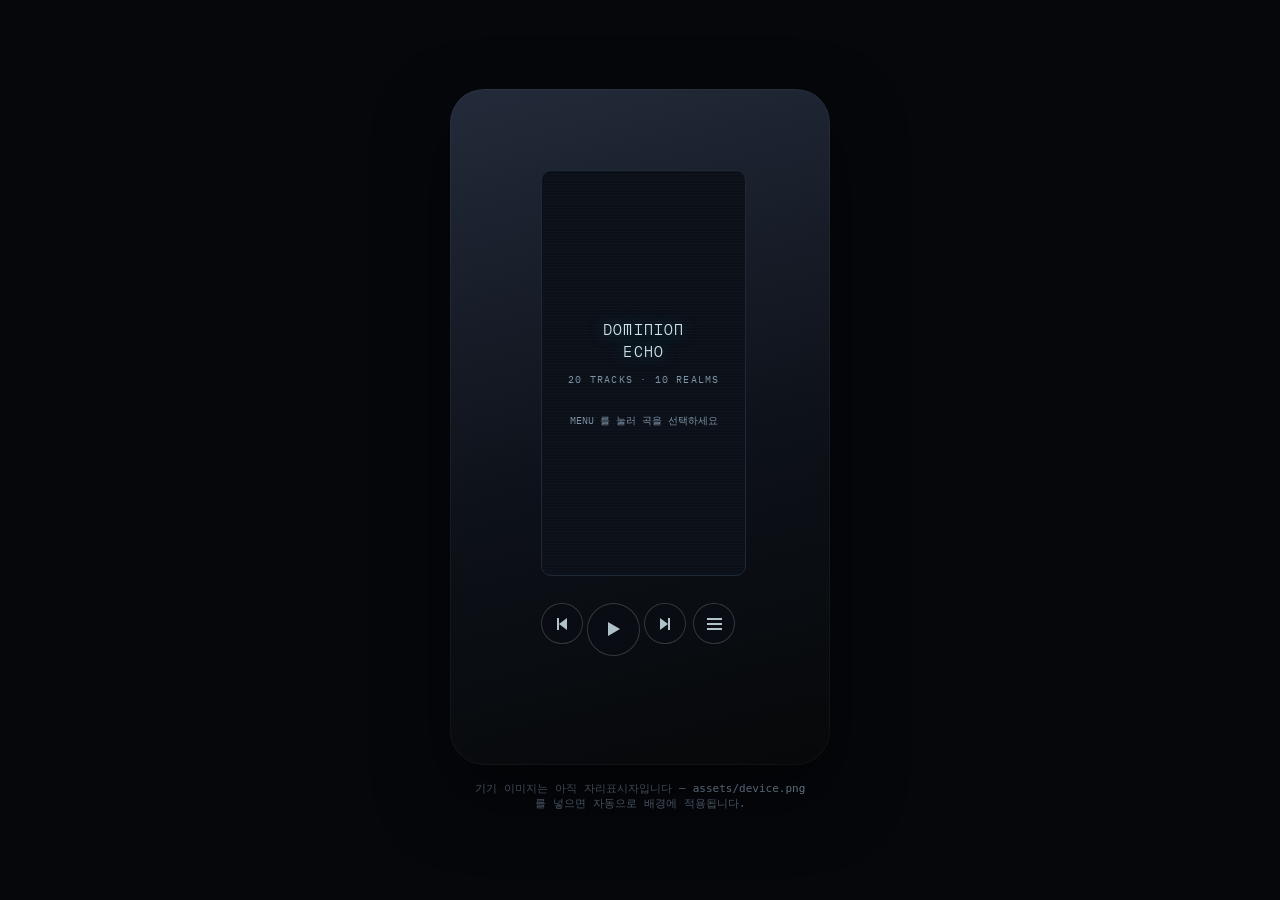
==== echo/index.html @ 69e679cb "Add Dominion Echo BGM player prototype Standalone player under echo/ that lets you browse and play t" ====
<!DOCTYPE html>
<html lang="ko">
<head>
<meta charset="UTF-8">
<meta name="viewport" content="width=device-width, initial-scale=1">
<title>Dominion Echo</title>
<link rel="preconnect" href="https://fonts.googleapis.com">
<link rel="preconnect" href="https://fonts.gstatic.com" crossorigin>
<link href="https://fonts.googleapis.com/css2?family=Orbit&family=Noto+Sans+KR:wght@400;500;700&family=IBM+Plex+Mono:wght@400;500;600&display=swap" rel="stylesheet">
<link rel="stylesheet" href="player.css">
</head>
<body>
  <main class="page">
    <div class="device" id="device">
      <div class="screen" id="screen" data-state="standby">

        <div class="view view-standby" id="viewStandby">
          <div class="crest">DOMINION<br>ECHO</div>
          <div class="standby-sub">20 TRACKS &middot; 10 REALMS</div>
          <div class="standby-hint">MENU 를 눌러 곡을 선택하세요</div>
        </div>

        <div class="view view-playing" id="viewPlaying" hidden>
          <div class="art" id="art"></div>
          <div class="np-body">
            <div class="np-head">
              <span class="np-index" id="npIndex">01 &middot; VILLAGE</span>
              <span class="np-badge" id="npBadge">I</span>
            </div>
            <div class="np-title" id="npTitle">&mdash;</div>
            <div class="eq" id="eq" aria-hidden="true">
              <span></span><span></span><span></span><span></span><span></span><span></span><span></span>
            </div>
            <div class="progress">
              <div class="progress-track"><div class="progress-fill" id="progressFill"></div></div>
              <div class="progress-time">
                <span id="timeCur">0:00</span>
                <span id="timeDur">0:00</span>
              </div>
            </div>
          </div>
        </div>

        <div class="view view-library" id="viewLibrary" hidden>
          <div class="lib-head">LIBRARY</div>
          <div class="lib-list" id="libList"></div>
        </div>

      </div>

      <button class="ctrl ctrl-prev" id="btnPrev" type="button" aria-label="이전 곡"><span class="icon-skip icon-skip-back"></span></button>
      <button class="ctrl ctrl-play" id="btnPlay" type="button" aria-label="재생 또는 일시정지"><span class="icon-play"></span></button>
      <button class="ctrl ctrl-next" id="btnNext" type="button" aria-label="다음 곡"><span class="icon-skip icon-skip-fwd"></span></button>
      <button class="ctrl ctrl-menu" id="btnMenu" type="button" aria-label="라이브러리 열기"><span class="icon-menu"></span></button>
    </div>

    <p class="hint-outside">
      기기 이미지는 아직 자리표시자입니다 &mdash; <code>assets/device.png</code>를 넣으면 자동으로 배경에 적용됩니다.
    </p>
  </main>

  <audio id="audio" preload="none"></audio>

  <script src="tracks.js"></script>
  <script src="player.js"></script>
</body>
</html>
---- echo/player.css ----
:root{
  --page-bg: #05070b;
  --screen-bg: #0b0f17;
  --screen-line: #1e2938;
  --ink: #cfe3ea;
  --ink-dim: #7c93a6;
  --accent: #3fc4d6;

  /*
   * echo/assets/device.png (정면 샷) 기준으로 눈대중 보정한 좌표.
   * 실제 파일을 넣고 나면 픽셀 단위로 다시 미세조정할 것.
   * 값은 .device 박스(9:16, 이미지 전체 캔버스 기준) 퍼센트.
   */
  --screen-top: 12%;
  --screen-left: 24%;
  --screen-right: 22%;
  --screen-bottom: 28%;
  --btn-row-top: 76%;
}

*{ box-sizing: border-box; }

body{
  margin: 0;
  min-height: 100vh;
  display: flex;
  align-items: center;
  justify-content: center;
  background: var(--page-bg);
  font-family: "Noto Sans KR", -apple-system, sans-serif;
  padding: 32px 16px;
}

.page{
  display: flex;
  flex-direction: column;
  align-items: center;
  gap: 16px;
}

.device{
  position: relative;
  width: min(88vw, 380px);
  aspect-ratio: 9 / 16;
  border-radius: 34px;
  background-image: url("assets/device.png"), linear-gradient(165deg, #232b3a 0%, #0d1119 55%, #060809 100%);
  background-size: cover;
  background-position: center;
  box-shadow: 0 30px 70px rgba(0,0,0,0.55), 0 0 0 1px rgba(255,255,255,0.04) inset;
}

/* ---- screen ---- */
.screen{
  position: absolute;
  top: var(--screen-top);
  left: var(--screen-left);
  right: var(--screen-right);
  bottom: var(--screen-bottom);
  border-radius: 10px;
  background: var(--screen-bg);
  border: 1px solid var(--screen-line);
  overflow: hidden;
  color: var(--ink);
  font-family: "IBM Plex Mono", monospace;
  --accent: #3fc4d6;
}
.screen::after{
  content: "";
  position: absolute;
  inset: 0;
  pointer-events: none;
  background: repeating-linear-gradient(
    to bottom,
    rgba(255,255,255,0.02) 0px,
    rgba(255,255,255,0.02) 1px,
    transparent 1px,
    transparent 3px
  );
}

.view{
  position: absolute;
  inset: 0;
  display: flex;
  flex-direction: column;
}
.view[hidden]{ display: none; }

/* ---- standby ---- */
.view-standby{
  align-items: center;
  justify-content: center;
  text-align: center;
  gap: 10px;
  padding: 12px;
}
.crest{
  font-family: "Orbit", sans-serif;
  font-size: 15px;
  letter-spacing: 0.08em;
  color: var(--ink);
  line-height: 1.5;
  text-shadow: 0 0 18px rgba(79, 216, 232, 0.45);
}
.standby-sub{
  font-size: 10px;
  letter-spacing: 0.12em;
  color: var(--ink-dim);
}
.standby-hint{
  font-size: 9.5px;
  color: var(--ink-dim);
  margin-top: 18px;
}

/* ---- now playing ---- */
.view-playing{ }
.art{
  flex: 1 1 auto;
  min-height: 0;
  background-image: radial-gradient(circle at 50% 38%, color-mix(in srgb, var(--accent) 42%, transparent), transparent 68%);
  background-size: cover;
  background-position: center;
  position: relative;
}
.art::after{
  content: "";
  position: absolute;
  inset: 0;
  background: linear-gradient(to bottom, transparent 55%, var(--screen-bg) 100%);
}
.np-body{
  flex: 0 0 auto;
  padding: 10px 12px 12px;
  display: flex;
  flex-direction: column;
  gap: 6px;
}
.np-head{
  display: flex;
  justify-content: space-between;
  align-items: center;
  font-size: 10px;
  letter-spacing: 0.08em;
  color: var(--accent);
}
.np-badge{
  border: 1px solid currentColor;
  border-radius: 4px;
  padding: 1px 6px;
  font-size: 9.5px;
}
.np-title{
  font-family: "Noto Sans KR", sans-serif;
  font-size: 15px;
  font-weight: 700;
  color: var(--ink);
  text-shadow: 0 0 14px color-mix(in srgb, var(--accent) 55%, transparent);
}
.eq{
  display: flex;
  align-items: flex-end;
  gap: 3px;
  height: 16px;
  margin: 2px 0;
}
.eq span{
  flex: 1;
  height: 100%;
  background: var(--accent);
  border-radius: 1px;
  transform: scaleY(0.12);
  transform-origin: bottom;
  transition: transform 90ms linear;
}
.progress-track{
  height: 3px;
  border-radius: 2px;
  background: var(--screen-line);
  overflow: hidden;
}
.progress-fill{
  height: 100%;
  width: 0%;
  background: var(--accent);
}
.progress-time{
  display: flex;
  justify-content: space-between;
  font-size: 9.5px;
  color: var(--ink-dim);
  margin-top: 4px;
  font-variant-numeric: tabular-nums;
}

/* ---- library ---- */
.view-library{
  padding: 12px;
  overflow-y: auto;
}
.lib-head{
  font-family: "Orbit", sans-serif;
  font-size: 10.5px;
  letter-spacing: 0.14em;
  color: var(--ink-dim);
  margin-bottom: 8px;
}
.lib-group{
  margin-bottom: 10px;
  --accent: #3fc4d6;
}
.lib-theme{
  font-size: 10px;
  letter-spacing: 0.06em;
  color: var(--accent);
  margin-bottom: 4px;
}
.lib-tracks{
  display: grid;
  grid-template-columns: 1fr 1fr;
  gap: 6px;
}
.lib-track{
  display: flex;
  align-items: center;
  gap: 6px;
  background: var(--surface, #121722);
  border: 1px solid var(--screen-line);
  border-radius: 6px;
  padding: 6px 8px;
  color: var(--ink);
  font-family: "Noto Sans KR", sans-serif;
  font-size: 11px;
  text-align: left;
  cursor: pointer;
}
.lib-track:hover{ border-color: var(--accent); }
.lib-track.active{
  border-color: var(--accent);
  box-shadow: 0 0 0 1px var(--accent) inset;
}
.lib-roman{
  font-family: "IBM Plex Mono", monospace;
  font-size: 9.5px;
  color: var(--accent);
  border: 1px solid currentColor;
  border-radius: 3px;
  padding: 0 4px;
  flex: 0 0 auto;
}
.lib-title{
  overflow: hidden;
  text-overflow: ellipsis;
  white-space: nowrap;
}

/* ---- controls ---- */
.ctrl{
  position: absolute;
  top: var(--btn-row-top);
  width: 13%;
  aspect-ratio: 1;
  border-radius: 50%;
  border: 1px solid rgba(255,255,255,0.18);
  background: rgba(10,14,20,0.55);
  color: rgba(207,227,234,0.85);
  display: flex;
  align-items: center;
  justify-content: center;
  cursor: pointer;
  backdrop-filter: blur(2px);
}
.ctrl:hover{ border-color: rgba(79,216,232,0.6); color: #fff; }
.ctrl:active{ transform: scale(0.94); }

.ctrl-prev{ left: 24%; width: 11%; }
.ctrl-play{ left: 36%; width: 14%; }
.ctrl-next{ left: 51%; width: 11%; }
.ctrl-menu{ left: 64%; width: 11%; }

.icon-skip{ position: relative; width: 10px; height: 12px; }
.icon-skip::before{
  content: "";
  position: absolute;
  top: 0; bottom: 0; margin: auto;
  width: 0; height: 0;
  border-top: 6px solid transparent;
  border-bottom: 6px solid transparent;
}
.icon-skip-fwd::before{ left: 0; border-left: 8px solid currentColor; }
.icon-skip-fwd::after{ content:""; position:absolute; right:0; top:0; bottom:0; width:2px; background:currentColor; }
.icon-skip-back::before{ right: 0; border-right: 8px solid currentColor; }
.icon-skip-back::after{ content:""; position:absolute; left:0; top:0; bottom:0; width:2px; background:currentColor; }

.icon-play{
  width: 0; height: 0;
  border-top: 7px solid transparent;
  border-bottom: 7px solid transparent;
  border-left: 12px solid currentColor;
  margin-left: 2px;
}
.ctrl-play.is-playing .icon-play{
  width: 10px; height: 14px;
  border: none;
  margin-left: 0;
  background:
    linear-gradient(to right, currentColor 0 3px, transparent 3px 7px, currentColor 7px 10px);
}

.icon-menu{
  width: 15px; height: 2px;
  background: currentColor;
  box-shadow: 0 -5px currentColor, 0 5px currentColor;
}

.hint-outside{
  font-family: "IBM Plex Mono", monospace;
  font-size: 11px;
  color: #5b6b7d;
  max-width: 340px;
  text-align: center;
  margin: 0;
}
.hint-outside code{ color: #7c93a6; }
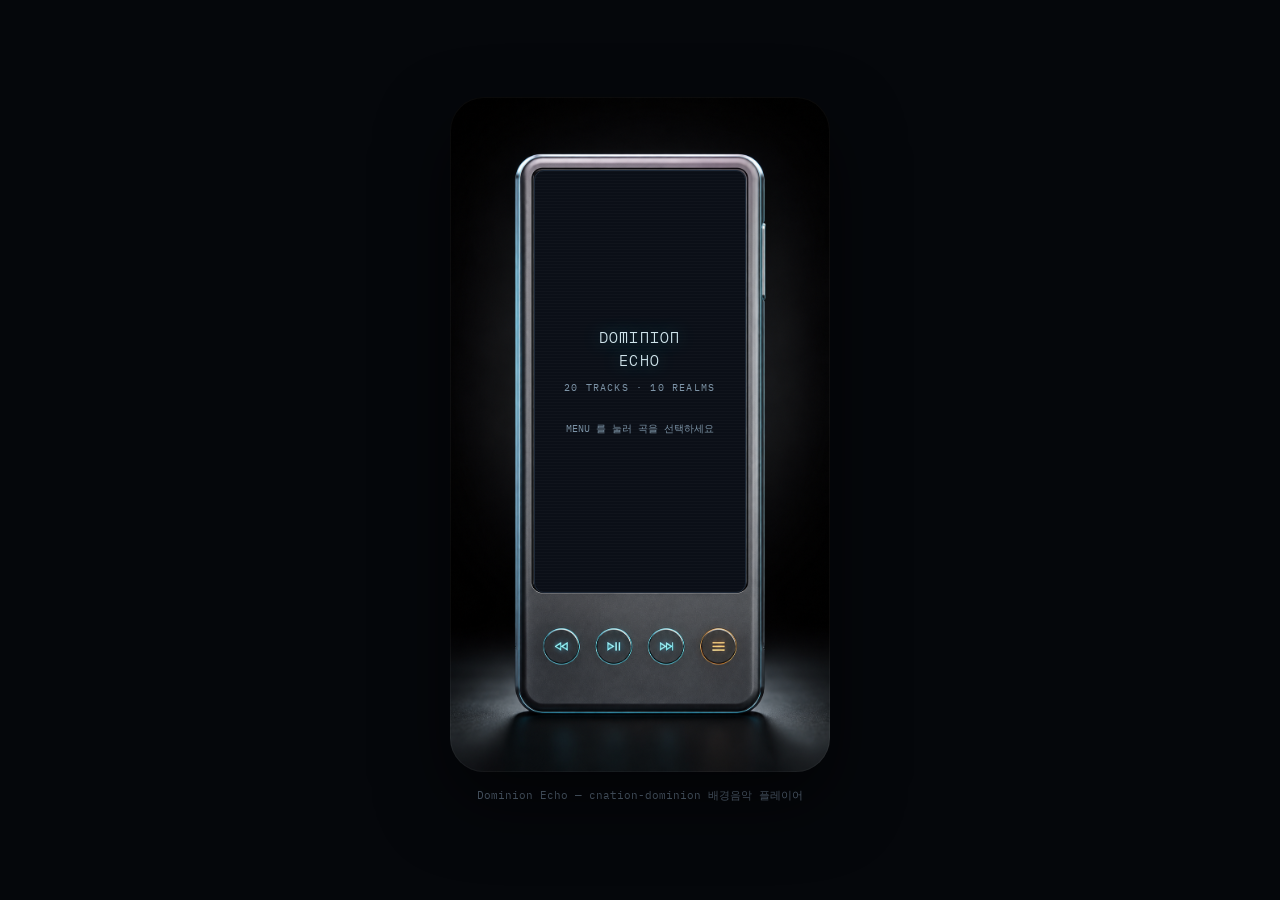
==== commit 549b8fab: "Add final device shell and theme art, calibrate screen/button overlay Convert the 10 theme source PN" ====
--- a/echo/index.html
+++ b/echo/index.html
@@ -54,9 +54,7 @@
       <button class="ctrl ctrl-menu" id="btnMenu" type="button" aria-label="라이브러리 열기"><span class="icon-menu"></span></button>
     </div>
 
-    <p class="hint-outside">
-      기기 이미지는 아직 자리표시자입니다 &mdash; <code>assets/device.png</code>를 넣으면 자동으로 배경에 적용됩니다.
-    </p>
+    <p class="hint-outside">Dominion Echo &mdash; cnation-dominion 배경음악 플레이어</p>
   </main>
 
   <audio id="audio" preload="none"></audio>
--- a/echo/player.css
+++ b/echo/player.css
@@ -7,15 +7,15 @@
   --accent: #3fc4d6;
 
   /*
-   * echo/assets/device.png (정면 샷) 기준으로 눈대중 보정한 좌표.
-   * 실제 파일을 넣고 나면 픽셀 단위로 다시 미세조정할 것.
+   * echo/assets/device.png 픽셀 분석으로 측정한 실측값
+   * (화면 경계: 색상 임계값 스캔, 버튼: 격자 오버레이 눈금 판독).
    * 값은 .device 박스(9:16, 이미지 전체 캔버스 기준) 퍼센트.
    */
-  --screen-top: 12%;
-  --screen-left: 24%;
-  --screen-right: 22%;
-  --screen-bottom: 28%;
-  --btn-row-top: 76%;
+  --screen-top: 10.8%;
+  --screen-left: 22%;
+  --screen-right: 22.2%;
+  --screen-bottom: 26.6%;
+  --btn-row-top: 78.8%;
 }
 
 *{ box-sizing: border-box; }
@@ -222,15 +222,15 @@
 }
 .lib-track{
   display: flex;
-  align-items: center;
-  gap: 6px;
+  align-items: flex-start;
+  gap: 5px;
   background: var(--surface, #121722);
   border: 1px solid var(--screen-line);
   border-radius: 6px;
-  padding: 6px 8px;
+  padding: 6px 7px;
   color: var(--ink);
   font-family: "Noto Sans KR", sans-serif;
-  font-size: 11px;
+  font-size: 10px;
   text-align: left;
   cursor: pointer;
 }
@@ -249,34 +249,43 @@
   flex: 0 0 auto;
 }
 .lib-title{
-  overflow: hidden;
-  text-overflow: ellipsis;
-  white-space: nowrap;
+  line-height: 1.25;
 }
 
 /* ---- controls ---- */
+/*
+ * 실제 device.png 사진에 이전/다음/메뉴 아이콘이 이미 그려져 있으므로,
+ * 여기서는 클릭 가능한 투명 히트박스만 겹친다 (호버 시에만 은은한 링 표시).
+ * 재생/일시정지만 상태에 따라 바뀌어야 해서 아이콘을 실제로 그린다.
+ */
 .ctrl{
   position: absolute;
   top: var(--btn-row-top);
   width: 13%;
   aspect-ratio: 1;
   border-radius: 50%;
-  border: 1px solid rgba(255,255,255,0.18);
-  background: rgba(10,14,20,0.55);
+  border: 1px solid transparent;
+  background: transparent;
   color: rgba(207,227,234,0.85);
   display: flex;
   align-items: center;
   justify-content: center;
   cursor: pointer;
-  backdrop-filter: blur(2px);
-}
-.ctrl:hover{ border-color: rgba(79,216,232,0.6); color: #fff; }
+}
+.ctrl:hover{ border-color: rgba(79,216,232,0.45); }
 .ctrl:active{ transform: scale(0.94); }
 
-.ctrl-prev{ left: 24%; width: 11%; }
-.ctrl-play{ left: 36%; width: 14%; }
-.ctrl-next{ left: 51%; width: 11%; }
-.ctrl-menu{ left: 64%; width: 11%; }
+/* 4개 버튼 전부 사진에 아이콘이 이미 그려져 있어 투명 히트박스로만 쓴다.
+   재생 상태는 화면 안 이퀄라이저/진행바로 표시된다. */
+.ctrl-prev .icon-skip,
+.ctrl-next .icon-skip,
+.ctrl-menu .icon-menu,
+.ctrl-play .icon-play{ display: none; }
+
+.ctrl-prev{ left: 23.5%; width: 11%; }
+.ctrl-play{ left: 36.25%; width: 12.5%; }
+.ctrl-next{ left: 49.5%; width: 11%; }
+.ctrl-menu{ left: 63.5%; width: 11%; }
 
 .icon-skip{ position: relative; width: 10px; height: 12px; }
 .icon-skip::before{
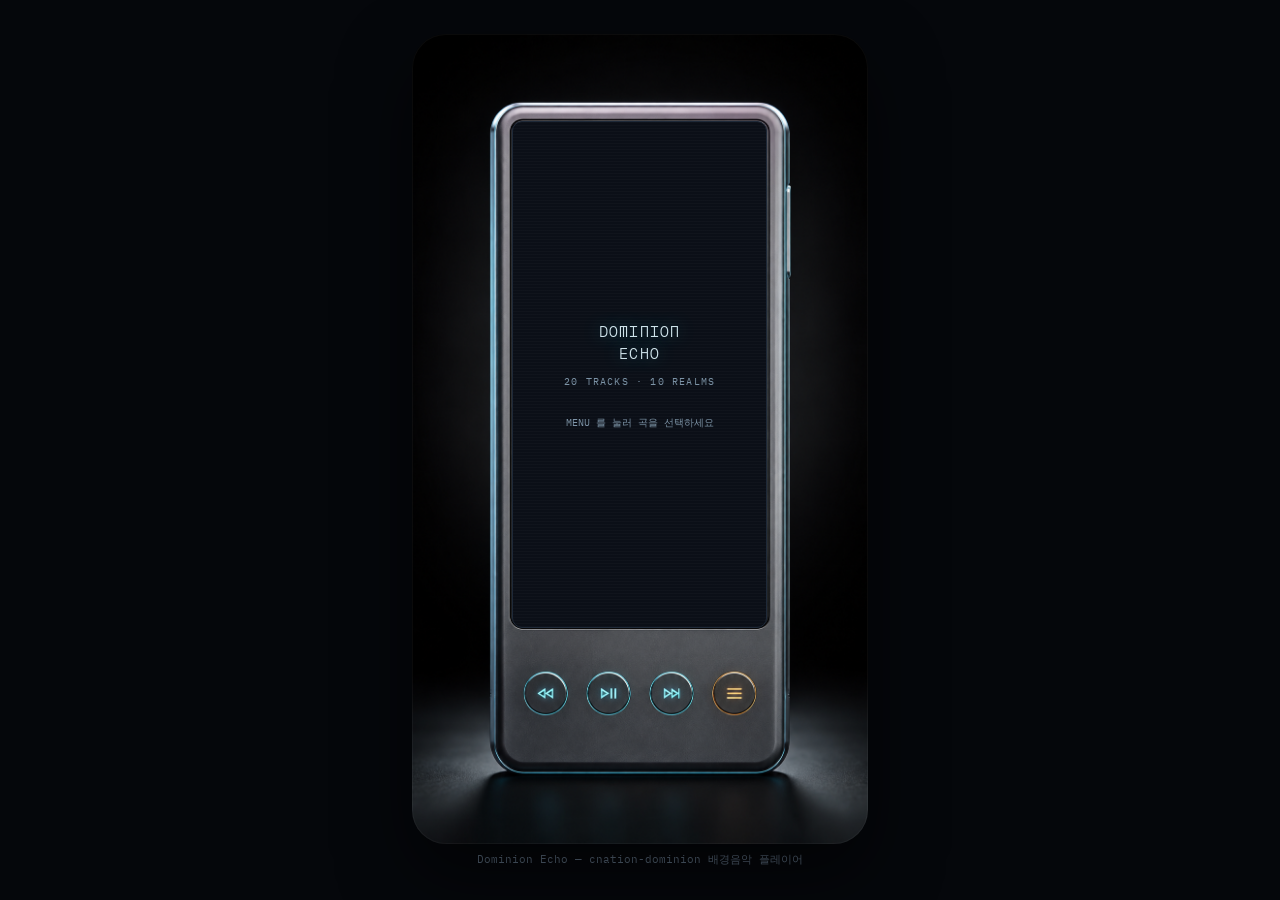
==== commit acaf2ac2: "Add click SFX, art fade-in, and a denser equalizer to the Echo player - Reuse the game's assets/audi" ====
--- a/echo/index.html
+++ b/echo/index.html
@@ -28,9 +28,7 @@
               <span class="np-badge" id="npBadge">I</span>
             </div>
             <div class="np-title" id="npTitle">&mdash;</div>
-            <div class="eq" id="eq" aria-hidden="true">
-              <span></span><span></span><span></span><span></span><span></span><span></span><span></span>
-            </div>
+            <div class="eq" id="eq" aria-hidden="true"></div>
             <div class="progress">
               <div class="progress-track"><div class="progress-fill" id="progressFill"></div></div>
               <div class="progress-time">
--- a/echo/player.css
+++ b/echo/player.css
@@ -28,19 +28,19 @@
   justify-content: center;
   background: var(--page-bg);
   font-family: "Noto Sans KR", -apple-system, sans-serif;
-  padding: 32px 16px;
+  padding: 12px;
 }
 
 .page{
   display: flex;
   flex-direction: column;
   align-items: center;
-  gap: 16px;
+  gap: 8px;
 }
 
 .device{
   position: relative;
-  width: min(88vw, 380px);
+  width: min(94vw, calc(90vh * 9 / 16), 480px);
   aspect-ratio: 9 / 16;
   border-radius: 34px;
   background-image: url("assets/device.png"), linear-gradient(165deg, #232b3a 0%, #0d1119 55%, #060809 100%);
@@ -122,6 +122,8 @@
   background-size: cover;
   background-position: center;
   position: relative;
+  opacity: 0;
+  transition: opacity 500ms ease;
 }
 .art::after{
   content: "";
@@ -160,18 +162,19 @@
 .eq{
   display: flex;
   align-items: flex-end;
-  gap: 3px;
-  height: 16px;
+  gap: 1.5px;
+  height: 20px;
   margin: 2px 0;
 }
 .eq span{
   flex: 1;
+  min-width: 0;
   height: 100%;
   background: var(--accent);
-  border-radius: 1px;
-  transform: scaleY(0.12);
+  border-radius: 0.5px;
+  transform: scaleY(0.06);
   transform-origin: bottom;
-  transition: transform 90ms linear;
+  transition: transform 80ms linear;
 }
 .progress-track{
   height: 3px;
@@ -264,16 +267,22 @@
   width: 13%;
   aspect-ratio: 1;
   border-radius: 50%;
-  border: 1px solid transparent;
+  border: none;
   background: transparent;
   color: rgba(207,227,234,0.85);
   display: flex;
   align-items: center;
   justify-content: center;
   cursor: pointer;
-}
-.ctrl:hover{ border-color: rgba(79,216,232,0.45); }
-.ctrl:active{ transform: scale(0.94); }
+  padding: 0;
+  outline: none;
+  -webkit-tap-highlight-color: transparent;
+}
+/* 클릭/탭 시 브라우저 기본 포커스 링은 원형 버튼 경계와 안 맞아서 어긋나 보이므로 끈다.
+   키보드 탐색(:focus-visible)에서만 버튼 자체 경계에 딱 맞는 box-shadow 링을 보여준다. */
+.ctrl:focus-visible{ box-shadow: 0 0 0 2px rgba(79,216,232,0.6); }
+.ctrl:active{ background: radial-gradient(circle, rgba(79,216,232,0.3), transparent 70%); }
+.ctrl-menu:active{ background: radial-gradient(circle, rgba(227,177,92,0.32), transparent 70%); }
 
 /* 4개 버튼 전부 사진에 아이콘이 이미 그려져 있어 투명 히트박스로만 쓴다.
    재생 상태는 화면 안 이퀄라이저/진행바로 표시된다. */
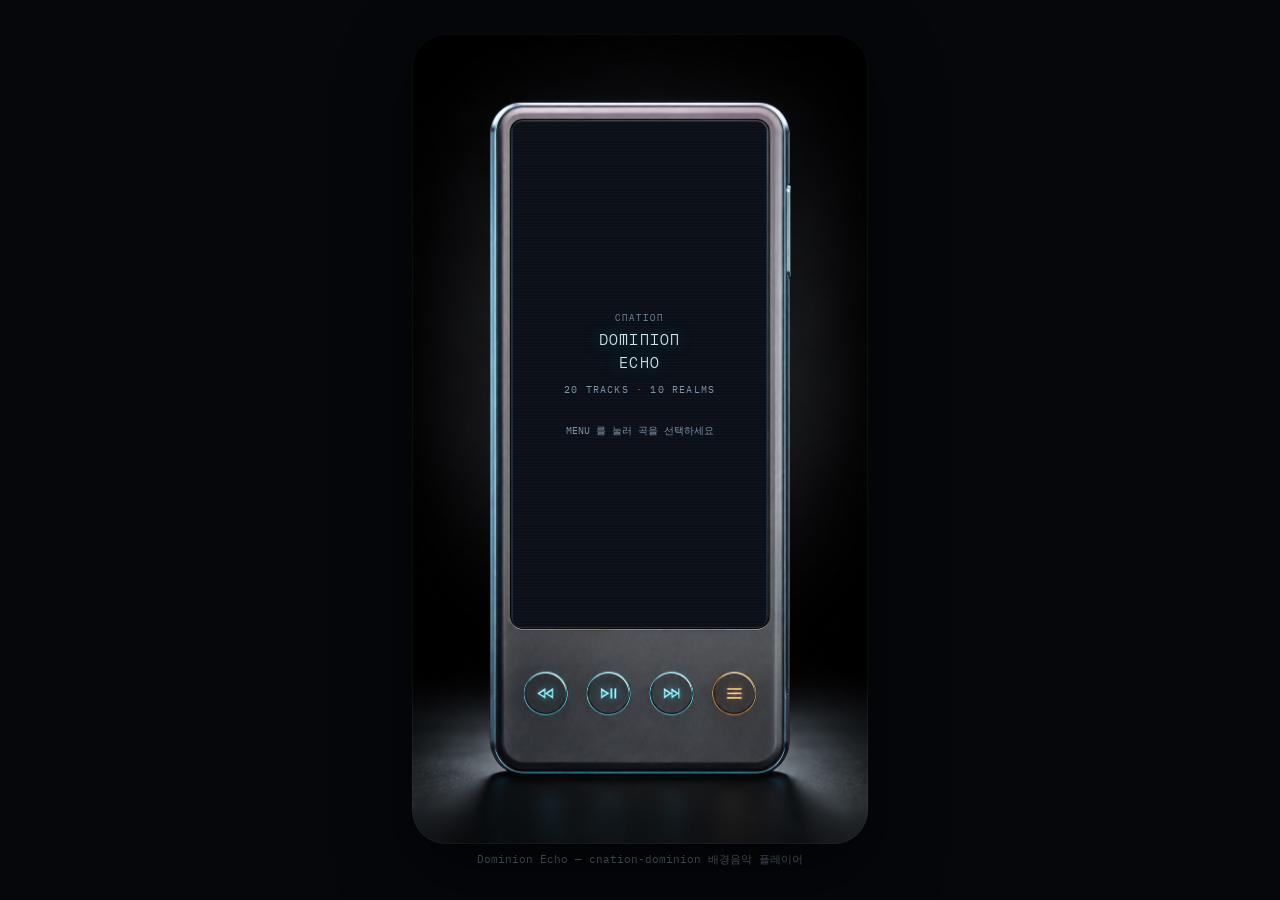
==== commit d4a508af: "Re-measure transport button coordinates precisely; add CNATION label The earlier button calibration " ====
--- a/echo/index.html
+++ b/echo/index.html
@@ -15,7 +15,7 @@
       <div class="screen" id="screen" data-state="standby">
 
         <div class="view view-standby" id="viewStandby">
-          <div class="crest">DOMINION<br>ECHO</div>
+          <div class="crest"><span class="crest-sub">CNATION</span>DOMINION<br>ECHO</div>
           <div class="standby-sub">20 TRACKS &middot; 10 REALMS</div>
           <div class="standby-hint">MENU 를 눌러 곡을 선택하세요</div>
         </div>
--- a/echo/player.css
+++ b/echo/player.css
@@ -7,15 +7,19 @@
   --accent: #3fc4d6;
 
   /*
-   * echo/assets/device.png 픽셀 분석으로 측정한 실측값
-   * (화면 경계: 색상 임계값 스캔, 버튼: 격자 오버레이 눈금 판독).
+   * echo/assets/device.png 픽셀 분석으로 측정한 실측값. 화면 경계는 색상 임계값 스캔.
+   * 버튼은 처음엔 격자 오버레이를 눈으로 읽어 좌표를 잡았는데, 특히 세로 위치와 play
+   * 버튼 크기가 부정확했다 — 링 안쪽(글자 부분)이 비어 있는 도넛 모양이라 중심에서
+   * 바깥으로 스캔하면 빈 곳에서 바로 멈춰버리는 문제도 있었다. 이후 바깥에서 안쪽으로
+   * 스캔해 색이 있는 픽셀을 찾는 방식으로 다시 측정해서, 4개 버튼 모두 지름이
+   * 일정하다는 것(9.5%)까지 확인한 값이 아래다.
    * 값은 .device 박스(9:16, 이미지 전체 캔버스 기준) 퍼센트.
    */
   --screen-top: 10.8%;
   --screen-left: 22%;
   --screen-right: 22.2%;
   --screen-bottom: 26.6%;
-  --btn-row-top: 78.8%;
+  --btn-row-top: 78.7%;
 }
 
 *{ box-sizing: border-box; }
@@ -102,6 +106,14 @@
   line-height: 1.5;
   text-shadow: 0 0 18px rgba(79, 216, 232, 0.45);
 }
+.crest-sub{
+  display: block;
+  font-size: 9px;
+  letter-spacing: 0.22em;
+  color: var(--ink-dim);
+  text-shadow: none;
+  margin-bottom: 4px;
+}
 .standby-sub{
   font-size: 10px;
   letter-spacing: 0.12em;
@@ -264,7 +276,7 @@
 .ctrl{
   position: absolute;
   top: var(--btn-row-top);
-  width: 13%;
+  width: 9.5%;
   aspect-ratio: 1;
   border-radius: 50%;
   border: none;
@@ -277,12 +289,23 @@
   padding: 0;
   outline: none;
   -webkit-tap-highlight-color: transparent;
+  transition: background-color 90ms ease, box-shadow 90ms ease;
 }
 /* 클릭/탭 시 브라우저 기본 포커스 링은 원형 버튼 경계와 안 맞아서 어긋나 보이므로 끈다.
    키보드 탐색(:focus-visible)에서만 버튼 자체 경계에 딱 맞는 box-shadow 링을 보여준다. */
 .ctrl:focus-visible{ box-shadow: 0 0 0 2px rgba(79,216,232,0.6); }
-.ctrl:active{ background: radial-gradient(circle, rgba(79,216,232,0.3), transparent 70%); }
-.ctrl-menu:active{ background: radial-gradient(circle, rgba(227,177,92,0.32), transparent 70%); }
+/* 누르는 순간: 버튼과 정확히 같은 크기의 원(테두리는 border-radius:50%로 이미 확보됨)을
+   반투명 accent 색으로 채운다. 메뉴 버튼은 클릭 중 라이브러리 목록을 통째로 다시 그리는
+   DOM 변경이 같이 일어나서 브라우저 기본 :active가 눌린 채로 고착되는 문제가 있었다 —
+   그래서 :active 대신 JS에서 pointerdown/up으로 직접 켜고 끄는 .is-pressed 클래스를 쓴다. */
+.ctrl.is-pressed{
+  background-color: rgba(79,216,232,0.42);
+  box-shadow: 0 0 4px rgba(79,216,232,0.55);
+}
+.ctrl-menu.is-pressed{
+  background-color: rgba(227,177,92,0.44);
+  box-shadow: 0 0 4px rgba(227,177,92,0.55);
+}
 
 /* 4개 버튼 전부 사진에 아이콘이 이미 그려져 있어 투명 히트박스로만 쓴다.
    재생 상태는 화면 안 이퀄라이저/진행바로 표시된다. */
@@ -291,10 +314,10 @@
 .ctrl-menu .icon-menu,
 .ctrl-play .icon-play{ display: none; }
 
-.ctrl-prev{ left: 23.5%; width: 11%; }
-.ctrl-play{ left: 36.25%; width: 12.5%; }
-.ctrl-next{ left: 49.5%; width: 11%; }
-.ctrl-menu{ left: 63.5%; width: 11%; }
+.ctrl-prev{ left: 24.55%; }
+.ctrl-play{ left: 38.26%; }
+.ctrl-next{ left: 52.07%; }
+.ctrl-menu{ left: 65.89%; }
 
 .icon-skip{ position: relative; width: 10px; height: 12px; }
 .icon-skip::before{
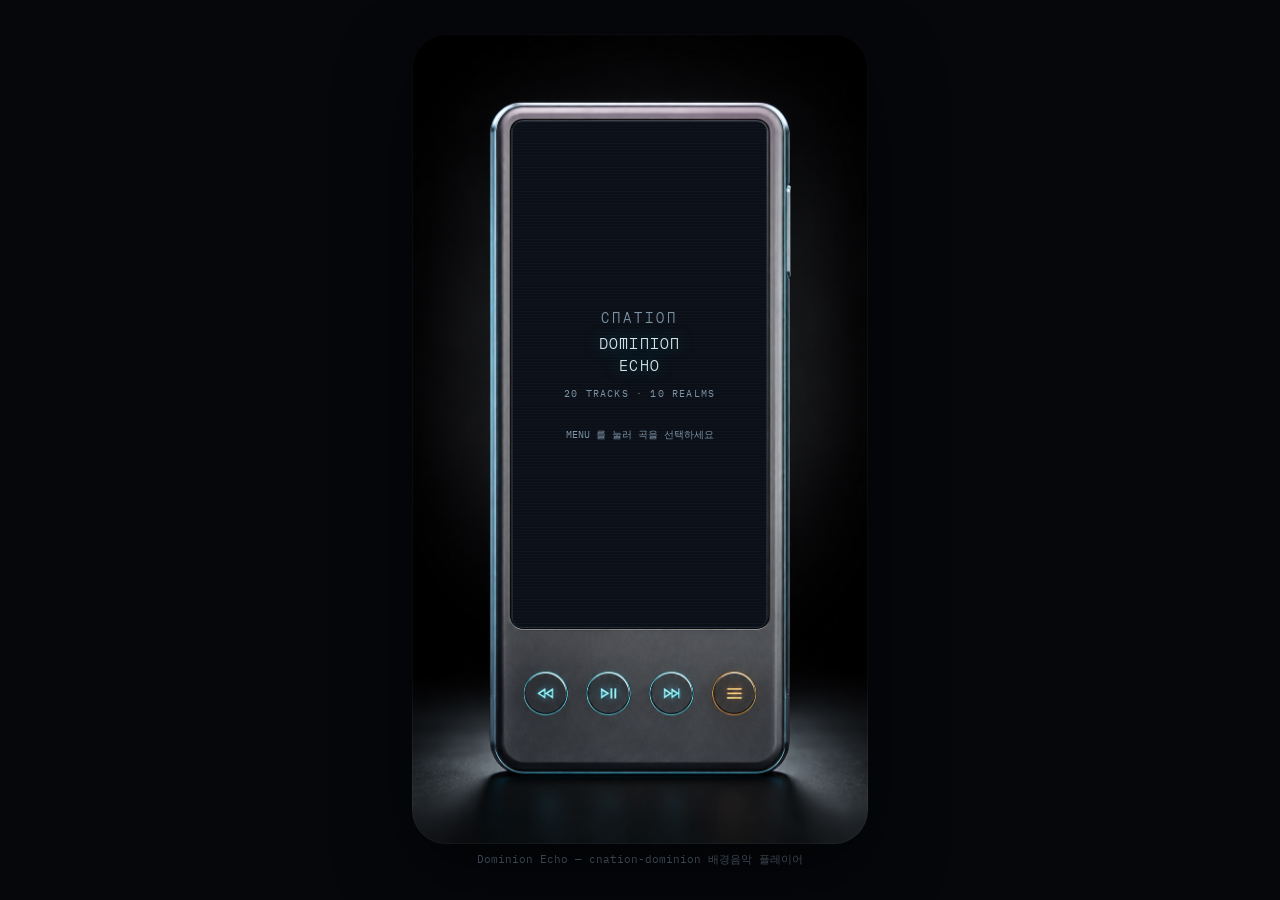
==== commit 31f30261: "Enlarge CNATION label 50%; show a loading hint while a track is buffering HQ origin/ files can take " ====
--- a/echo/index.html
+++ b/echo/index.html
@@ -28,6 +28,7 @@
               <span class="np-badge" id="npBadge">I</span>
             </div>
             <div class="np-title" id="npTitle">&mdash;</div>
+            <div class="loading-hint" id="loadingHint">노래를 불러오고 있습니다&hellip;</div>
             <div class="eq" id="eq" aria-hidden="true"></div>
             <div class="progress">
               <div class="progress-track"><div class="progress-fill" id="progressFill"></div></div>
--- a/echo/player.css
+++ b/echo/player.css
@@ -108,7 +108,7 @@
 }
 .crest-sub{
   display: block;
-  font-size: 9px;
+  font-size: 13.5px;
   letter-spacing: 0.22em;
   color: var(--ink-dim);
   text-shadow: none;
@@ -171,6 +171,24 @@
   color: var(--ink);
   text-shadow: 0 0 14px color-mix(in srgb, var(--accent) 55%, transparent);
 }
+/* 특히 고음질 origin/ 파일은 느린 네트워크에서 로딩이 꽤 걸릴 수 있어서,
+   버튼을 누르고 소리가 안 나올 때 사용자가 오작동으로 오해하지 않도록
+   재생 시작 전까지 안내 문구를 보여준다 (player.js에서 켜고 끔). */
+.loading-hint{
+  display: none;
+  font-size: 10.5px;
+  color: var(--accent);
+  letter-spacing: 0.03em;
+  animation: loading-pulse 1.1s ease-in-out infinite;
+}
+.loading-hint.visible{ display: block; }
+@keyframes loading-pulse{
+  0%, 100% { opacity: 0.5; }
+  50% { opacity: 1; }
+}
+@media (prefers-reduced-motion: reduce){
+  .loading-hint{ animation: none; }
+}
 .eq{
   display: flex;
   align-items: flex-end;
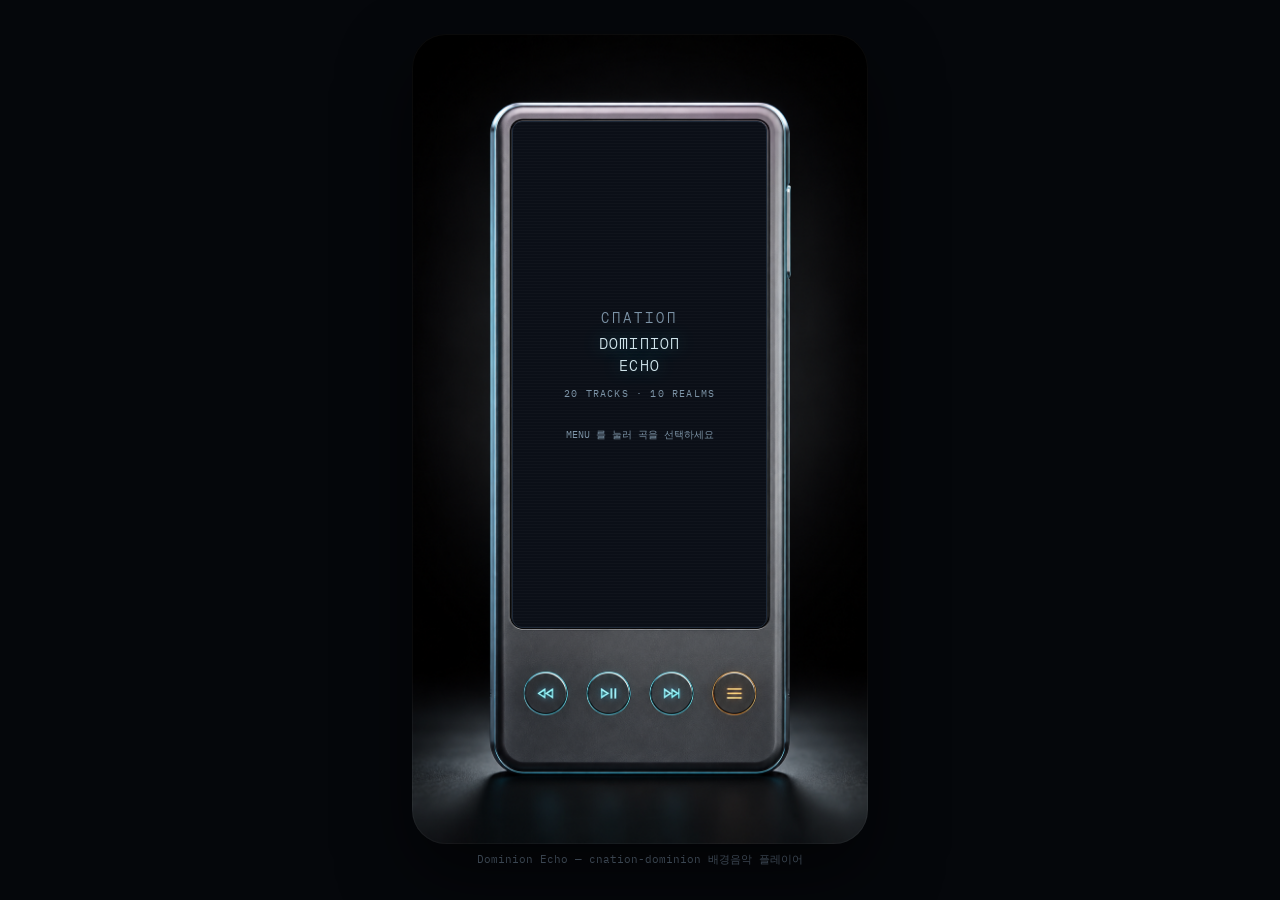
==== commit 3555e81e: "Add seek/scrub to the now-playing progress bar Click or drag anywhere on the bar to jump to that poi" ====
--- a/echo/index.html
+++ b/echo/index.html
@@ -31,7 +31,10 @@
             <div class="loading-hint" id="loadingHint">노래를 불러오고 있습니다&hellip;</div>
             <div class="eq" id="eq" aria-hidden="true"></div>
             <div class="progress">
-              <div class="progress-track"><div class="progress-fill" id="progressFill"></div></div>
+              <div class="progress-hit" id="progressHit">
+                <div class="progress-track"><div class="progress-fill" id="progressFill"></div></div>
+                <div class="progress-thumb" id="progressThumb"></div>
+              </div>
               <div class="progress-time">
                 <span id="timeCur">0:00</span>
                 <span id="timeDur">0:00</span>
--- a/echo/player.css
+++ b/echo/player.css
@@ -206,7 +206,19 @@
   transform-origin: bottom;
   transition: transform 80ms linear;
 }
+/* 실제 막대는 3px로 얇게 유지하되, 손가락/마우스로 잡기 쉽게 히트 영역은 더 크게 잡는다. */
+.progress-hit{
+  position: relative;
+  height: 16px;
+  display: flex;
+  align-items: center;
+  cursor: pointer;
+  touch-action: none;
+  -webkit-user-select: none;
+  user-select: none;
+}
 .progress-track{
+  width: 100%;
   height: 3px;
   border-radius: 2px;
   background: var(--screen-line);
@@ -216,6 +228,18 @@
   height: 100%;
   width: 0%;
   background: var(--accent);
+}
+.progress-thumb{
+  position: absolute;
+  top: 50%;
+  left: 0%;
+  width: 10px;
+  height: 10px;
+  border-radius: 50%;
+  background: var(--accent);
+  box-shadow: 0 0 5px color-mix(in srgb, var(--accent) 70%, transparent);
+  transform: translate(-50%, -50%);
+  pointer-events: none;
 }
 .progress-time{
   display: flex;
